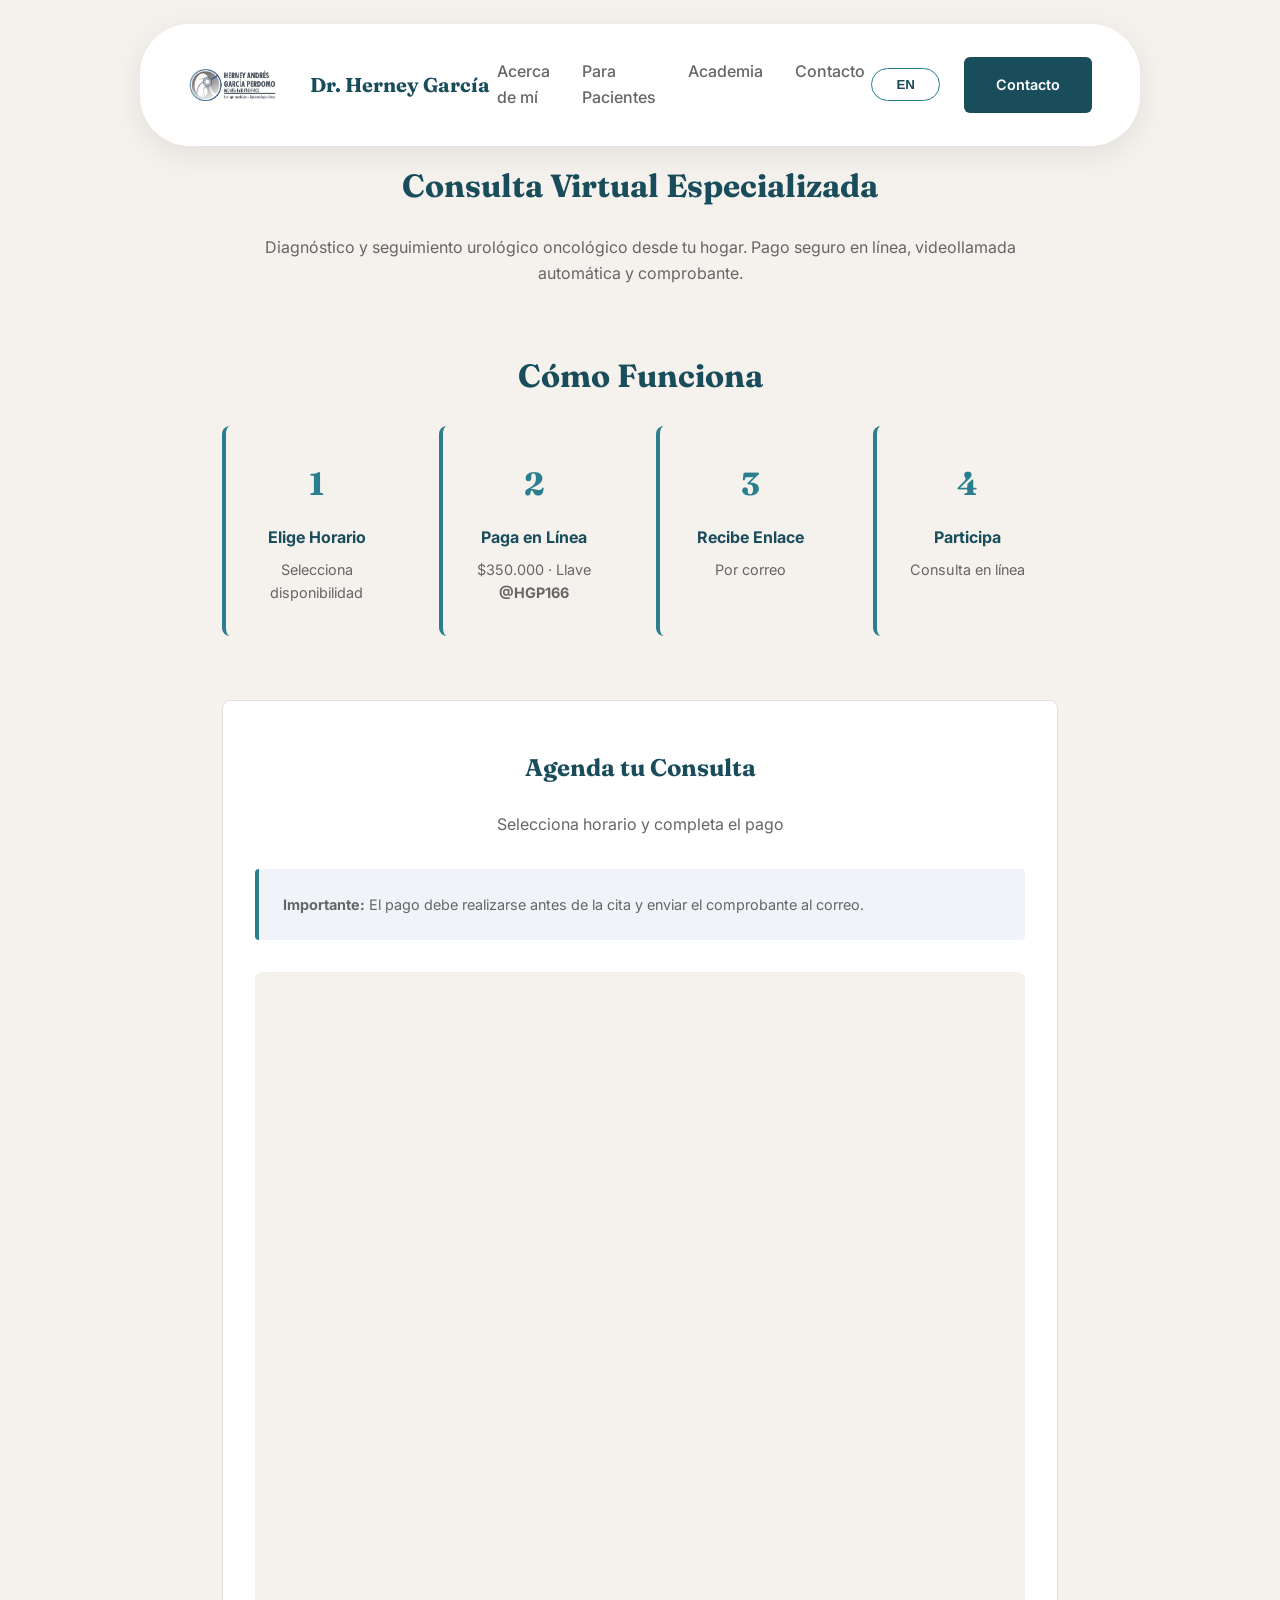
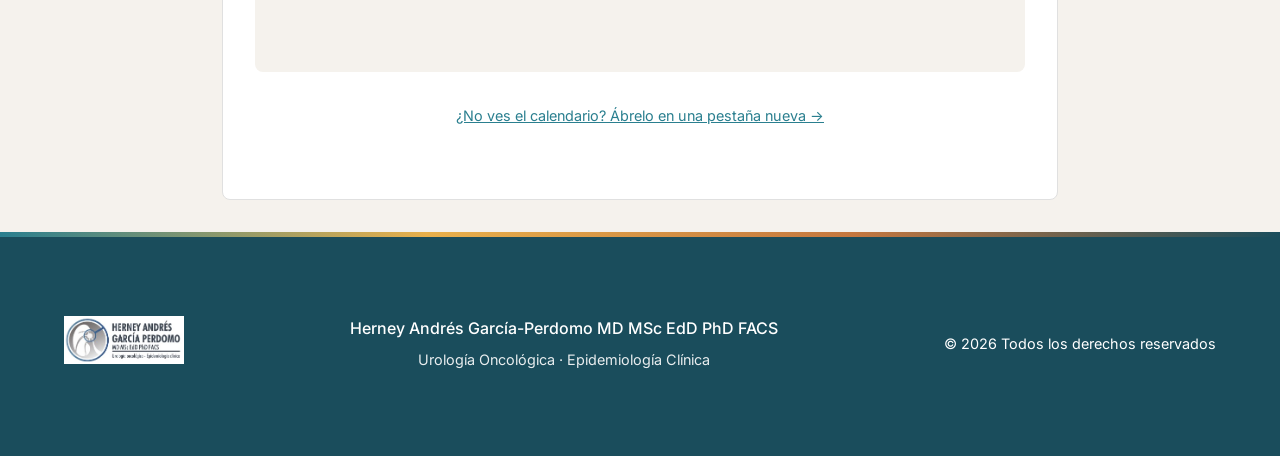
==== consulta-virtual.html @ b197c97f "Landing page bilingüe del Dr. Herney García-Perdomo Sitio estático (HTML/CSS/JS vanilla) con dos pág" ====
<!DOCTYPE html>
<html lang="es">

<head>
  <meta charset="UTF-8">
  <meta name="viewport" content="width=device-width, initial-scale=1.0">
  <title>Consulta Virtual | Dr. Herney García-Perdomo</title>

  <link rel="icon" href="favicon.ico" sizes="any">
  <link rel="icon" type="image/png" href="assets/favicon-512.png">
  <link rel="apple-touch-icon" href="assets/apple-touch-icon.png">

  <link rel="preconnect" href="https://fonts.googleapis.com">
  <link rel="preconnect" href="https://fonts.gstatic.com" crossorigin>
  <link href="https://fonts.googleapis.com/css2?family=Fraunces:opsz,wght@72,600;72,700&family=Inter:wght@400;500;600&display=swap" rel="stylesheet">

  <link rel="stylesheet" href="styles.css">
  <style>
    .virt-section {
      max-width: 900px;
      margin: 0 auto;
      padding: var(--spacing-lg) var(--spacing-lg);
    }

    /* El logo y el nombre viven dentro de un <a> propio: el gap de .navbar-logo
       no les aplica, hay que darselo aqui */
    .navbar-logo > a {
      gap: var(--spacing-lg);
    }

    /* El navbar es position:fixed — la primera sección debe dejarle espacio */
    .virt-section:first-of-type {
      padding-top: 160px;
    }

    .virt-title {
      font-family: Fraunces, serif;
      font-size: 2rem;
      color: var(--color-navy);
      text-align: center;
      margin-bottom: var(--spacing-md);
    }

    .virt-subtitle {
      color: var(--color-gray);
      text-align: center;
      margin-bottom: 0;
      line-height: 1.6;
    }

    .virt-steps {
      display: grid;
      grid-template-columns: repeat(auto-fit, minmax(180px, 1fr));
      gap: var(--spacing-lg);
    }

    .virt-step {
      background: var(--color-cream);
      padding: var(--spacing-lg);
      border-radius: 8px;
      border-left: 4px solid var(--color-teal);
      text-align: center;
    }

    .virt-step-num {
      font-family: Fraunces, serif;
      font-size: 2rem;
      font-weight: 700;
      color: var(--color-teal);
      margin-bottom: var(--spacing-sm);
    }

    .virt-step h3 {
      font-size: 1rem;
      color: var(--color-navy);
      margin-bottom: var(--spacing-xs);
    }

    .virt-step p {
      font-size: 0.9rem;
      color: var(--color-gray);
    }

    .virt-box {
      background: var(--color-white);
      border: 1px solid #e0e0e0;
      border-radius: 8px;
      padding: var(--spacing-xl) var(--spacing-lg);
    }

    .virt-box h2 {
      font-family: Fraunces, serif;
      font-size: 1.5rem;
      color: var(--color-navy);
      text-align: center;
      margin-bottom: var(--spacing-md);
    }

    .virt-box p {
      text-align: center;
      color: var(--color-gray);
      margin-bottom: var(--spacing-md);
    }

    .virt-note {
      background: #f0f4f8;
      border-left: 4px solid var(--color-teal);
      padding: var(--spacing-md);
      margin: var(--spacing-lg) 0;
      border-radius: 4px;
      font-size: 0.9rem;
      color: var(--color-gray);
    }

    @media (max-width: 768px) {
      .virt-section:first-of-type {
        padding-top: 175px;
      }

      .virt-title {
        font-size: 1.5rem;
      }

      .virt-step-num {
        font-size: 1.5rem;
      }

      .virt-box {
        padding: var(--spacing-lg);
      }
    }
  </style>
</head>

<body lang="es">

  <!-- Navbar -->
  <nav class="navbar" id="navbar">
    <div class="navbar-container">
      <div class="navbar-logo">
        <a href="index.html" style="display: flex; align-items: center; text-decoration: none; color: inherit;">
          <img src="assets/logo.jpg" alt="Dr. Herney García-Perdomo" class="logo-mark">
          <span class="logo-text">Dr. Herney García</span>
        </a>
      </div>

      <div class="navbar-menu">
        <a href="index.html#acerca" class="nav-link"><span class="es-only">Acerca de mí</span><span class="en-only" style="display:none;">About Me</span></a>
        <a href="index.html#pacientes" class="nav-link"><span class="es-only">Para Pacientes</span><span class="en-only" style="display:none;">For Patients</span></a>
        <a href="index.html#academia" class="nav-link"><span class="es-only">Academia</span><span class="en-only" style="display:none;">Academia</span></a>
        <a href="index.html#contact" class="nav-link"><span class="es-only">Contacto</span><span class="en-only" style="display:none;">Contact</span></a>
      </div>

      <div class="navbar-actions">
        <button class="lang-toggle" id="langToggle" aria-label="Cambiar idioma">
          <span class="lang-es">ES</span>
          <span class="lang-en">EN</span>
        </button>
        <a href="mailto:herney.garcia@correounivalle.edu.co?subject=Consulta%20Virtual" class="btn btn-cta"><span class="es-only">Contacto</span><span class="en-only" style="display:none;">Contact</span></a>
      </div>
    </div>
  </nav>

  <!-- Intro -->
  <section class="virt-section">
    <h1 class="virt-title">
      <span class="es-only">Consulta Virtual Especializada</span>
      <span class="en-only" style="display:none;">Specialized Virtual Consultation</span>
    </h1>
    <p class="virt-subtitle">
      <span class="es-only">Diagnóstico y seguimiento urológico oncológico desde tu hogar. Pago seguro en línea, videollamada automática y comprobante.</span>
      <span class="en-only" style="display:none;">Urologic oncology diagnosis and follow-up from home. Secure online payment, automatic video call, and certificate.</span>
    </p>
  </section>

  <!-- How It Works -->
  <section class="virt-section">
    <h2 class="virt-title">
      <span class="es-only">Cómo Funciona</span>
      <span class="en-only" style="display:none;">How It Works</span>
    </h2>
    <div class="virt-steps">
      <div class="virt-step">
        <div class="virt-step-num">1</div>
        <h3><span class="es-only">Elige Horario</span><span class="en-only" style="display:none;">Choose Time</span></h3>
        <p><span class="es-only">Selecciona disponibilidad</span><span class="en-only" style="display:none;">Select slot</span></p>
      </div>
      <div class="virt-step">
        <div class="virt-step-num">2</div>
        <h3><span class="es-only">Paga en Línea</span><span class="en-only" style="display:none;">Pay Online</span></h3>
        <p><span class="es-only">$350.000 &middot; Llave <strong>@HGP166</strong></span><span class="en-only" style="display:none;">$350,000 COP &middot; Key <strong>@HGP166</strong></span></p>
      </div>
      <div class="virt-step">
        <div class="virt-step-num">3</div>
        <h3><span class="es-only">Recibe Enlace</span><span class="en-only" style="display:none;">Get Link</span></h3>
        <p><span class="es-only">Por correo</span><span class="en-only" style="display:none;">By email</span></p>
      </div>
      <div class="virt-step">
        <div class="virt-step-num">4</div>
        <h3><span class="es-only">Participa</span><span class="en-only" style="display:none;">Join</span></h3>
        <p><span class="es-only">Consulta en línea</span><span class="en-only" style="display:none;">Virtual call</span></p>
      </div>
    </div>
  </section>

  <!-- Cal.com -->
  <section class="virt-section">
    <div class="virt-box">
      <h2>
        <span class="es-only">Agenda tu Consulta</span>
        <span class="en-only" style="display:none;">Book Your Consultation</span>
      </h2>
      <p>
        <span class="es-only">Selecciona horario y completa el pago</span>
        <span class="en-only" style="display:none;">Select time and complete payment</span>
      </p>

      <div class="virt-note">
        <strong><span class="es-only">Importante:</span><span class="en-only" style="display:none;">Important:</span></strong>
        <span class="es-only"> El pago debe realizarse antes de la cita y enviar el comprobante al correo.</span>
        <span class="en-only" style="display:none;"> Payment must be made before the appointment, and the receipt sent by email.</span>
      </div>

      <iframe id="cal-inline"
        src="https://cal.com/herneygarcia/consulta-virtual"
        title="Agendamiento — Cal.com"
        style="width:100%;height:700px;border:0;border-radius:8px;background:var(--color-cream);"></iframe>

      <p style="text-align:center;margin-top:var(--spacing-md);font-size:0.9rem;">
        <a href="https://cal.com/herneygarcia/consulta-virtual" target="_blank" rel="noopener" style="color:var(--color-teal);">
          <span class="es-only">¿No ves el calendario? Ábrelo en una pestaña nueva &rarr;</span>
          <span class="en-only" style="display:none;">Calendar not loading? Open it in a new tab &rarr;</span>
        </a>
      </p>
    </div>
  </section>

  <!-- Footer -->
  <footer class="footer">
    <div class="footer-stripe"></div>
    <div class="footer-content">
      <div class="footer-logo">
        <img src="assets/logo.jpg" alt="Dr. Herney García-Perdomo" class="footer-logo-img">
      </div>
      <div class="footer-center">
        <p class="footer-name">Herney Andrés García-Perdomo MD MSc EdD PhD FACS</p>
        <p class="footer-specialty"><span class="es-only">Urología Oncológica · Epidemiología Clínica</span><span class="en-only" style="display:none;">Urologic Oncology · Clinical Epidemiology</span></p>
      </div>
      <div class="footer-right">
        <p><span class="es-only">© 2026 Todos los derechos reservados</span><span class="en-only" style="display:none;">© 2026 All rights reserved</span></p>
      </div>
    </div>
  </footer>

  <script src="script.js"></script>
</body>

</html>
---- styles.css ----
/* ========================================
   V2 BOLD EDITORIAL REDESIGN
   ======================================== */

:root {
  /* Brand Color Palette */
  --color-navy: #1a4d5c;
  --color-teal: #2a7f8f;
  --color-cream: #f5f2ed;
  --color-orange: #c4773f;
  --color-mustard: #e8b04b;
  --color-terracotta: #e8846b;
  --color-white: #ffffff;
  --color-black: #000000;
  --color-gray: #666666;

  /* Spacing */
  --spacing-xs: 0.5rem;
  --spacing-sm: 1rem;
  --spacing-md: 1.5rem;
  --spacing-lg: 2rem;
  --spacing-xl: 3rem;
  --spacing-2xl: 4rem;
  --spacing-3xl: 5rem;
  --spacing-4xl: 6rem;

  /* Typography */
  --font-display: 'Fraunces', serif;
  --font-body: 'Inter', sans-serif;
  --font-size-base: 1rem;
  --font-size-lg: 1.25rem;
  --font-size-xl: 1.5rem;
  --font-size-2xl: 2rem;
  --font-size-3xl: 2.5rem;
  --font-size-4xl: 3.5rem;

  /* Z-index */
  --z-navbar: 1000;
  --z-floating: 999;
}

* {
  margin: 0;
  padding: 0;
  box-sizing: border-box;
}

html, body {
  font-family: var(--font-body);
  color: var(--color-black);
  background-color: var(--color-cream);
  line-height: 1.6;
  overflow-x: hidden;
}

@media (prefers-color-scheme: dark) {
  :root:not([data-theme="light"]) {
    --color-cream: #1a1a1a;
    --color-white: #2a2a2a;
    --color-black: #f0f0f0;
    --color-gray: #cccccc;
  }
}

[data-theme="dark"] {
  --color-cream: #1a1a1a;
  --color-white: #2a2a2a;
  --color-black: #f0f0f0;
  --color-gray: #cccccc;
}

/* ========================================
   NAVIGATION - FLOATING PILL
   ======================================== */

.navbar {
  position: fixed;
  top: var(--spacing-md);
  left: 50%;
  transform: translateX(-50%);
  background: var(--color-white);
  border-radius: 50px;
  padding: var(--spacing-sm) var(--spacing-xl);
  box-shadow: 0 8px 32px rgba(0, 0, 0, 0.08);
  z-index: var(--z-navbar);
  width: calc(100% - var(--spacing-2xl));
  max-width: 1000px;
  transition: all 0.3s ease;
}

.navbar.shrink {
  padding: var(--spacing-xs) var(--spacing-lg);
  top: var(--spacing-sm);
}

.navbar-container {
  display: flex;
  align-items: center;
  justify-content: space-between;
  /* 4rem de gap desbordaba el pill: el CTA se salia por el borde derecho */
  gap: var(--spacing-lg);
}

.navbar-logo {
  display: flex;
  align-items: center;
  gap: var(--spacing-sm);
  font-family: var(--font-display);
  font-size: var(--font-size-lg);
  font-weight: 700;
  text-decoration: none;
  color: var(--color-navy);
}

.logo-mark {
  width: 90px;
  height: 90px;
  object-fit: contain;
}

.navbar-menu {
  display: flex;
  gap: var(--spacing-lg);
  flex-grow: 1;
  flex-shrink: 1;
  min-width: 0;
  justify-content: center;
}

.nav-link {
  font-size: var(--font-size-sm);
  font-weight: 500;
  color: var(--color-gray);
  text-decoration: none;
  transition: color 0.2s ease;
  cursor: pointer;
}

.nav-link:hover {
  color: var(--color-navy);
  border-bottom: 2px solid var(--color-teal);
}

.navbar-actions {
  display: flex;
  align-items: center;
  gap: var(--spacing-md);
  flex-shrink: 0;
}

.navbar-logo {
  flex-shrink: 0;
}

/* Franja intermedia: el menu sigue visible pero el espacio ya no alcanza */
@media (max-width: 1100px) {
  .navbar-container {
    gap: var(--spacing-md);
  }

  .navbar-menu {
    gap: var(--spacing-md);
  }

  .navbar {
    padding: var(--spacing-sm) var(--spacing-lg);
  }
}

.lang-toggle {
  background: transparent;
  border: 1px solid var(--color-teal);
  border-radius: 20px;
  padding: var(--spacing-xs) var(--spacing-md);
  color: var(--color-navy);
  font-weight: 600;
  cursor: pointer;
  transition: all 0.2s ease;
}

.lang-toggle:hover {
  background: var(--color-teal);
  color: var(--color-white);
}

.btn {
  padding: var(--spacing-sm) var(--spacing-lg);
  border: none;
  border-radius: 6px;
  font-family: var(--font-body);
  font-weight: 600;
  cursor: pointer;
  text-decoration: none;
  display: inline-block;
  transition: all 0.2s ease;
}

.btn-cta {
  background: var(--color-navy);
  color: var(--color-white);
  padding: var(--spacing-sm) var(--spacing-lg);
  border-radius: 6px;
  font-size: 0.9rem;
}

.btn-cta:hover {
  background: var(--color-teal);
  transform: translateY(-2px);
}

@media (max-width: 768px) {
  .navbar {
    width: 95%;
    padding: var(--spacing-sm) var(--spacing-lg);
  }

  .navbar-container {
    gap: var(--spacing-lg);
  }

  .navbar-menu {
    display: none;
  }
}

/* ========================================
   HERO SECTION
   ======================================== */

.hero {
  padding: var(--spacing-4xl) var(--spacing-2xl) var(--spacing-3xl);
  margin-top: 100px;
  background: linear-gradient(135deg, var(--color-cream) 0%, var(--color-white) 100%);
  position: relative;
}

.hero-container {
  max-width: 1200px;
  margin: 0 auto;
  display: grid;
  grid-template-columns: 1fr 1fr;
  gap: var(--spacing-3xl);
  align-items: center;
}

.hero-blob {
  position: relative;
  width: 100%;
  max-width: 500px;
  aspect-ratio: 1;
  overflow: hidden;
  border-radius: 8px;
  background: var(--color-navy);
  box-shadow: 0 20px 60px rgba(26, 77, 92, 0.15);
}

.hero-portrait {
  width: 100%;
  height: 100%;
  object-fit: contain;
  background: var(--color-white);
}

.hero-badges {
  display: flex;
  flex-wrap: wrap;
  gap: var(--spacing-sm);
  margin-bottom: var(--spacing-lg);
}

.badge {
  display: inline-block;
  background: var(--color-teal);
  color: var(--color-white);
  padding: var(--spacing-xs) var(--spacing-md);
  border-radius: 20px;
  font-size: 0.85rem;
  font-weight: 600;
  transform: rotate(-2deg);
}

.badge:nth-child(2n) {
  background: var(--color-mustard);
  color: var(--color-black);
  transform: rotate(2deg);
}

.hero-title {
  font-family: var(--font-display);
  font-size: var(--font-size-4xl);
  font-weight: 700;
  line-height: 1.1;
  margin-bottom: var(--spacing-md);
  color: var(--color-navy);
}

.title-line {
  display: block;
  letter-spacing: -0.02em;
}

.hero-credentials {
  display: block;
  font-size: var(--font-size-xl);
  font-weight: 400;
  color: var(--color-gray);
  margin-top: var(--spacing-md);
}

.hero-tagline {
  font-size: var(--font-size-lg);
  color: var(--color-gray);
  margin-bottom: var(--spacing-lg);
  line-height: 1.5;
}

.hero-buttons {
  display: flex;
  gap: var(--spacing-md);
}

.btn-primary {
  background: var(--color-navy);
  color: var(--color-white);
}

.btn-primary:hover {
  background: var(--color-teal);
  transform: translateY(-3px);
  box-shadow: 0 10px 25px rgba(42, 127, 143, 0.2);
}

.btn-secondary {
  background: transparent;
  color: var(--color-navy);
  border: 2px solid var(--color-navy);
}

.btn-secondary:hover {
  background: var(--color-navy);
  color: var(--color-white);
}

/* Floating Contact Button */
.floating-whatsapp {
  position: fixed;
  bottom: 30px;
  right: 30px;
  background: var(--color-teal);
  color: white;
  width: 60px;
  height: 60px;
  border-radius: 50%;
  display: flex;
  align-items: center;
  justify-content: center;
  text-decoration: none;
  box-shadow: 0 8px 20px rgba(42, 127, 143, 0.3);
  transition: all 0.3s ease;
  z-index: var(--z-floating);
}

.floating-whatsapp:hover {
  transform: scale(1.1) translateY(-5px);
  box-shadow: 0 12px 30px rgba(42, 127, 143, 0.4);
  background: var(--color-navy);
}

@media (max-width: 768px) {
  .hero {
    padding: var(--spacing-2xl) var(--spacing-lg) var(--spacing-2xl);
    margin-top: 80px;
  }

  .hero-container {
    grid-template-columns: 1fr;
    gap: var(--spacing-2xl);
  }

  .hero-title {
    font-size: var(--font-size-3xl);
  }

  .hero-buttons {
    flex-wrap: wrap;
  }

  .floating-whatsapp {
    bottom: 20px;
    right: 20px;
  }
}

/* ========================================
   AFFILIATIONS MARQUEE
   ======================================== */

.affiliations-marquee {
  background: var(--color-navy);
  color: var(--color-white);
  overflow: hidden;
  padding: var(--spacing-lg) 0;
}

.marquee-container {
  width: 100%;
  overflow: hidden;
}

.marquee-content {
  display: flex;
  gap: var(--spacing-3xl);
  white-space: nowrap;
  animation: marquee 30s linear infinite;
  padding-left: var(--spacing-2xl);
}

.marquee-content span {
  font-size: var(--font-size-sm);
  font-weight: 500;
  flex-shrink: 0;
}

@keyframes marquee {
  0% {
    transform: translateX(0);
  }
  100% {
    transform: translateX(-50%);
  }
}

@media (max-width: 768px) {
  .marquee-content {
    gap: var(--spacing-2xl);
    animation: marquee 20s linear infinite;
  }

  .marquee-content span {
    font-size: 0.85rem;
  }
}

/* ========================================
   SECTION STYLING
   ======================================== */

.section {
  padding: var(--spacing-4xl) var(--spacing-2xl);
}

.section-header {
  text-align: center;
  margin-bottom: var(--spacing-3xl);
}

.section-title {
  font-family: var(--font-display);
  font-size: var(--font-size-4xl);
  font-weight: 700;
  color: var(--color-navy);
  margin-bottom: var(--spacing-md);
}

.section-subtitle {
  font-size: var(--font-size-lg);
  color: var(--color-gray);
}

.section-content {
  max-width: 1200px;
  margin: 0 auto;
}

/* ========================================
   ABOUT SECTION
   ======================================== */

.about {
  background: var(--color-white);
}

.about-container {
  display: grid;
  grid-template-columns: 1fr 1fr;
  gap: var(--spacing-3xl);
  align-items: start;
  max-width: 1200px;
  margin: 0 auto;
}

.about-visual {
  position: relative;
}

.about-frame {
  position: relative;
  width: 100%;
  aspect-ratio: 3/4;
  background: var(--color-mustard);
  transform: translate(20px, 20px);
  border-radius: 8px;
  overflow: hidden;
}

.about-image {
  width: 100%;
  height: 100%;
  object-fit: cover;
  position: relative;
  z-index: 2;
}

.about-content {
  padding: var(--spacing-lg);
}

.about-mark {
  font-family: var(--font-display);
  font-size: 4rem;
  color: var(--color-teal);
  opacity: 0.2;
  line-height: 1;
  margin-bottom: var(--spacing-md);
}

.about-bio {
  font-size: var(--font-size-lg);
  color: var(--color-black);
  margin-bottom: var(--spacing-lg);
  line-height: 1.7;
}

.about-bio-extended {
  font-size: var(--font-size-base);
  color: var(--color-gray);
  margin-bottom: var(--spacing-lg);
  line-height: 1.7;
}

.trajectory-dots {
  display: flex;
  flex-wrap: wrap;
  gap: var(--spacing-lg);
  margin-top: var(--spacing-2xl);
}

.trajectory-dot {
  position: relative;
  padding-left: var(--spacing-xl);
  font-size: var(--font-size-sm);
}

.trajectory-dot::before {
  content: '';
  position: absolute;
  left: 0;
  top: 4px;
  width: 12px;
  height: 12px;
  border-radius: 50%;
  background: var(--color-teal);
}

.trajectory-dot:nth-child(2n)::before {
  background: var(--color-mustard);
}

.dot-label {
  color: var(--color-navy);
  font-weight: 600;
}

@media (max-width: 768px) {
  .about-container {
    grid-template-columns: 1fr;
  }

  .about-frame {
    aspect-ratio: 1;
  }

  .section {
    padding: var(--spacing-2xl) var(--spacing-lg);
  }

  .section-title {
    font-size: var(--font-size-3xl);
  }
}

/* ========================================
   PATIENTS SECTION - CONDITION CARDS
   ======================================== */

.patients {
  background: var(--color-cream);
}

.surgery-showcase {
  margin-bottom: var(--spacing-3xl);
  border-radius: 12px;
  overflow: hidden;
  box-shadow: 0 12px 40px rgba(0, 0, 0, 0.08);
}

.surgery-image {
  width: 100%;
  height: auto;
  display: block;
}

.conditions-grid {
  display: grid;
  grid-template-columns: repeat(auto-fit, minmax(250px, 1fr));
  gap: var(--spacing-lg);
  margin-bottom: var(--spacing-3xl);
}

.condition-card {
  padding: var(--spacing-2xl);
  border-radius: 8px;
  color: var(--color-black);
  position: relative;
  overflow: hidden;
  clip-path: polygon(0 25px, 100% 0, 100% 100%, 0 100%);
  transition: all 0.3s ease;
  opacity: 0;
  transform: translateY(20px);
}

.condition-1 {
  background: var(--color-teal);
  color: var(--color-white);
}

.condition-2 {
  background: var(--color-mustard);
}

.condition-3 {
  background: var(--color-orange);
  color: var(--color-white);
}

.condition-4 {
  background: var(--color-terracotta);
  color: var(--color-white);
}

.condition-5 {
  background: var(--color-navy);
  color: var(--color-white);
}

.condition-card h3 {
  font-family: var(--font-display);
  font-size: var(--font-size-xl);
  font-weight: 700;
  margin-bottom: var(--spacing-sm);
}

.condition-card p {
  font-size: var(--font-size-sm);
  opacity: 0.95;
}

.condition-card:hover {
  transform: translateY(-8px);
  box-shadow: 0 15px 40px rgba(0, 0, 0, 0.15);
}

/* ========================================
   SERVICES PANEL
   ======================================== */

.services-panel {
  display: grid;
  grid-template-columns: 1fr 1fr;
  gap: var(--spacing-2xl);
  margin-bottom: var(--spacing-3xl);
  padding: var(--spacing-2xl);
  background: var(--color-white);
  border-radius: 8px;
}

.services-column h3,
.services-column h3 {
  font-family: var(--font-display);
  font-size: var(--font-size-xl);
  color: var(--color-navy);
  margin-bottom: var(--spacing-md);
}

.services-list, .procedures-list {
  list-style: none;
}

.services-list li, .procedures-list li {
  padding: var(--spacing-sm) 0;
  color: var(--color-gray);
  border-bottom: 1px solid var(--color-cream);
}

.services-list li:last-child, .procedures-list li:last-child {
  border-bottom: none;
}

/* ========================================
   CLINICS GRID
   ======================================== */

.clinics-section h3 {
  font-family: var(--font-display);
  font-size: var(--font-size-2xl);
  color: var(--color-navy);
  margin-bottom: var(--spacing-2xl);
}

.clinics-grid {
  display: grid;
  grid-template-columns: repeat(auto-fit, minmax(220px, 1fr));
  gap: var(--spacing-lg);
  margin-bottom: var(--spacing-3xl);
}

.clinic-card {
  padding: var(--spacing-xl);
  background: var(--color-white);
  border-left: 4px solid var(--color-teal);
  border-radius: 4px;
  transition: all 0.3s ease;
}

.clinic-card:hover {
  box-shadow: 0 8px 20px rgba(42, 127, 143, 0.15);
  transform: translateY(-4px);
}

.clinic-card h4 {
  font-family: var(--font-display);
  font-size: var(--font-size-base);
  color: var(--color-navy);
  margin-bottom: var(--spacing-sm);
  font-weight: 700;
}

.clinic-card p {
  color: var(--color-gray);
  font-size: 0.9rem;
}

/* ========================================
   PATIENT CTA
   ======================================== */

.patient-cta {
  display: grid;
  grid-template-columns: auto 1fr;
  align-items: center;
  gap: var(--spacing-2xl);
  text-align: left;
  padding: var(--spacing-2xl);
  background: linear-gradient(135deg, var(--color-navy) 0%, var(--color-teal) 100%);
  color: var(--color-white);
  border-radius: 8px;
  margin-bottom: var(--spacing-3xl);
}

.patient-cta .cta-circle-link {
  margin-bottom: 0;
}

.patient-cta-phrase {
  margin: 0;
  font-family: var(--font-display);
  font-style: italic;
  font-weight: 700;
  font-size: var(--font-size-3xl);
  line-height: 1.15;
  letter-spacing: -0.01em;
  color: var(--color-white);
  text-wrap: balance;
}

@media (max-width: 768px) {
  .patient-cta {
    grid-template-columns: 1fr;
    justify-items: center;
    text-align: center;
    gap: var(--spacing-lg);
  }

  .patient-cta-phrase {
    font-size: var(--font-size-2xl);
  }
}

.btn-large {
  padding: var(--spacing-md) var(--spacing-3xl);
  font-size: var(--font-size-lg);
  border-radius: 6px;
  margin-bottom: var(--spacing-md);
}

.btn-large.btn-primary {
  background: var(--color-white);
  color: var(--color-navy);
}

.btn-large.btn-primary:hover {
  background: var(--color-mustard);
  color: var(--color-black);
}

.contact-note {
  font-size: var(--font-size-sm);
  margin: 0;
}

.contact-note a {
  color: var(--color-white);
  text-decoration: underline;
}

/* ========================================
   ACADEMIA SECTION - RESEARCH METRICS
   ======================================== */

.academia {
  background: var(--color-white);
}

.research-metrics {
  display: grid;
  grid-template-columns: repeat(auto-fit, minmax(250px, 1fr));
  gap: 0;
  margin-bottom: var(--spacing-3xl);
}

.metric-band {
  padding: var(--spacing-2xl);
  color: var(--color-white);
  display: flex;
  flex-direction: column;
  align-items: center;
  justify-content: center;
  min-height: 200px;
  position: relative;
  overflow: hidden;
}

.metric-1 {
  background: var(--color-navy);
}

.metric-2 {
  background: var(--color-teal);
}

.metric-3 {
  background: var(--color-mustard);
  color: var(--color-black);
}

.metric-4 {
  background: var(--color-orange);
}

.metric-value {
  font-family: var(--font-display);
  font-size: 3.5rem;
  font-weight: 700;
  line-height: 1;
  margin-bottom: var(--spacing-md);
}

.metric-label {
  font-size: var(--font-size-sm);
  font-weight: 600;
  text-align: center;
  opacity: 0.95;
}

/* ========================================
   EDUCATION TIMELINE - IMAGE
   ======================================== */

.education-section h3 {
  font-family: var(--font-display);
  font-size: var(--font-size-2xl);
  color: var(--color-navy);
  margin-bottom: var(--spacing-2xl);
}

.education-timeline-image {
  max-width: 720px;
  margin: 0 auto;
}

.education-timeline-image img {
  width: 100%;
  height: auto;
  display: block;
  border-radius: 8px;
}

/* ========================================
   BOOKS SECTION - FANNED CARDS
   ======================================== */

.books-section h3 {
  font-family: var(--font-display);
  font-size: var(--font-size-2xl);
  color: var(--color-navy);
  margin-bottom: var(--spacing-2xl);
}

.books-grid {
  display: grid;
  grid-template-columns: repeat(auto-fit, minmax(200px, 1fr));
  gap: var(--spacing-2xl);
  margin-bottom: var(--spacing-3xl);
}

.book-card {
  position: relative;
  text-decoration: none;
  color: inherit;
  transform-origin: center;
  transition: all 0.3s ease;
  opacity: 0;
  transform: translateY(20px) rotate(-2deg);
}

.book-1 { transform: translateY(20px) rotate(-3deg); }
.book-2 { transform: translateY(20px) rotate(-1deg); }
.book-3 { transform: translateY(20px) rotate(0deg); }
.book-4 { transform: translateY(20px) rotate(1deg); }
.book-5 { transform: translateY(20px) rotate(3deg); }

.book-card:hover {
  transform: translateY(-10px) rotate(0deg) scale(1.05);
}

.book-cover {
  position: relative;
  border-radius: 8px;
  overflow: hidden;
  margin-bottom: var(--spacing-md);
  box-shadow: 0 10px 25px rgba(0, 0, 0, 0.1);
}

.book-cover img {
  width: 100%;
  height: auto;
  display: block;
}

.book-tag {
  position: absolute;
  top: 15px;
  right: -8px;
  width: 50px;
  height: 50px;
  background: var(--color-mustard);
  transform: rotate(12deg);
  box-shadow: 0 4px 12px rgba(0, 0, 0, 0.15);
  border-radius: 2px;
  z-index: 2;
}

.book-card:nth-child(2) .book-tag {
  background: var(--color-terracotta);
}

.book-card:nth-child(3) .book-tag {
  background: var(--color-teal);
}

.book-card:nth-child(4) .book-tag {
  background: var(--color-orange);
}

.book-card:nth-child(5) .book-tag {
  background: var(--color-navy);
}

.book-info h4 {
  font-family: var(--font-display);
  font-size: var(--font-size-base);
  color: var(--color-navy);
  margin-bottom: var(--spacing-xs);
  font-weight: 700;
}

.book-author {
  font-size: 0.85rem;
  color: var(--color-gray);
  font-style: italic;
}

/* ========================================
   PUBLICATIONS - NUMBERED STYLE
   ======================================== */

.publications-section h3 {
  font-family: var(--font-display);
  font-size: var(--font-size-2xl);
  color: var(--color-navy);
  margin-bottom: var(--spacing-2xl);
}

.publications-list {
  space-y: var(--spacing-2xl);
}

.publication-item {
  display: flex;
  gap: var(--spacing-2xl);
  padding: var(--spacing-lg) var(--spacing-2xl);
  background: var(--color-white);
  border-left: 4px solid var(--color-teal);
  border-radius: 4px;
  margin-bottom: var(--spacing-lg);
  opacity: 0;
  transform: translateY(20px);
  transition: all 0.3s ease;
}

.publication-item:hover {
  box-shadow: 0 8px 20px rgba(42, 127, 143, 0.12);
  transform: translateY(-4px);
}

.pub-number {
  font-family: var(--font-display);
  font-size: 2.5rem;
  font-weight: 700;
  color: var(--color-teal);
  opacity: 0.15;
  flex-shrink: 0;
  display: flex;
  align-items: flex-start;
  padding-top: var(--spacing-sm);
}

.pub-content {
  flex-grow: 1;
}

.publication-title {
  font-weight: 700;
  color: var(--color-navy);
  margin-bottom: var(--spacing-sm);
}

.publication-details {
  color: var(--color-gray);
  font-size: 0.95rem;
  line-height: 1.6;
}

/* ========================================
   ROLES & AFFILIATIONS
   ======================================== */

.roles-section h3 {
  font-family: var(--font-display);
  font-size: var(--font-size-2xl);
  color: var(--color-navy);
  margin-bottom: var(--spacing-2xl);
}

.roles-grid {
  display: grid;
  grid-template-columns: repeat(auto-fit, minmax(280px, 1fr));
  gap: var(--spacing-2xl);
  margin-bottom: 0;
}

.role-card {
  background: var(--color-white);
  padding: var(--spacing-xl);
  border-radius: 8px;
  position: relative;
  opacity: 0;
  transform: translateY(20px);
  transition: all 0.3s ease;
}

.role-card:hover {
  box-shadow: 0 12px 30px rgba(0, 0, 0, 0.08);
  transform: translateY(-8px);
}

.role-tab {
  position: absolute;
  top: 0;
  left: 0;
  width: 100%;
  height: 6px;
  border-radius: 8px 8px 0 0;
}

.role-academic .role-tab {
  background: var(--color-teal);
}

.role-professional .role-tab {
  background: var(--color-mustard);
}

.role-editorial .role-tab {
  background: var(--color-orange);
}

.role-card h4 {
  font-family: var(--font-display);
  font-size: var(--font-size-lg);
  color: var(--color-navy);
  margin-bottom: var(--spacing-md);
  margin-top: var(--spacing-md);
  font-weight: 700;
}

.role-card ul {
  list-style: none;
}

.role-card li {
  padding: var(--spacing-sm) 0;
  color: var(--color-gray);
  font-size: 0.95rem;
  border-bottom: 1px solid var(--color-cream);
}

.role-card li:last-child {
  border-bottom: none;
}

/* ========================================
   CONTACT SECTION
   ======================================== */

.contact {
  background: var(--color-white);
}

.contact-header {
  text-align: center;
  margin-bottom: var(--spacing-3xl);
}

.contact-container {
  display: grid;
  grid-template-columns: 1fr 1fr;
  gap: var(--spacing-3xl);
  align-items: center;
  padding: var(--spacing-2xl);
  background: linear-gradient(135deg, var(--color-navy) 0%, var(--color-teal) 100%);
  color: var(--color-white);
  border-radius: 12px;
}

/* El salto entre Academia y Contacto eran 272px: 80 del margen de .roles-grid
   mas 96+96 de padding de las dos secciones. Se recorta solo en esa union. */
.section.academia {
  padding-bottom: var(--spacing-2xl);
}

.section.contact {
  padding-top: var(--spacing-2xl);
}

.contact-details {
  /* Desplazamiento solicitado: 1.5 cm hacia la derecha */
  padding-left: 1.5cm;
}

@media (max-width: 768px) {
  .contact-details {
    padding-left: 0;
  }
}

.contact-details h3 {
  font-family: var(--font-display);
  font-size: var(--font-size-xl);
  margin-bottom: var(--spacing-lg);
}

.contact-item {
  margin-bottom: var(--spacing-md);
  display: flex;
  flex-direction: column;
  gap: var(--spacing-xs);
}

.contact-item span {
  font-weight: 600;
  opacity: 0.9;
}

.contact-item a {
  color: var(--color-white);
  text-decoration: underline;
  word-break: break-word;
}

.contact-cta {
  text-align: center;
}

.contact-cta-row {
  display: grid;
  grid-template-columns: auto 1fr;
  align-items: center;
  gap: var(--spacing-lg);
  text-align: left;
}

.contact-cta-row .cta-circle-link {
  margin-bottom: 0;
}

.contact-cta-row .cta-circle {
  width: 180px;
}

.contact-cta-phrase {
  margin: 0;
  font-family: var(--font-display);
  font-style: italic;
  font-weight: 700;
  font-size: var(--font-size-xl);
  line-height: 1.2;
  color: var(--color-white);
  text-wrap: balance;
}

@media (max-width: 768px) {
  .contact-cta-row {
    grid-template-columns: 1fr;
    justify-items: center;
    text-align: center;
    gap: var(--spacing-md);
  }

  .contact-cta-row .cta-circle {
    width: 160px;
  }
}

/* Circular CTA -> consulta virtual */
.cta-circle-link {
  display: inline-block;
  margin-bottom: var(--spacing-xl);
  border-radius: 50%;
  transition: transform 0.3s ease, box-shadow 0.3s ease;
}

.cta-circle-link:hover {
  transform: translateY(-6px) scale(1.03);
  box-shadow: 0 16px 40px rgba(0, 0, 0, 0.25);
}

.cta-circle {
  display: block;
  width: 260px;
  max-width: 100%;
  height: auto;
  border-radius: 50%;
  /* El panel de contacto es navy->teal y la imagen tambien: el anillo la separa del fondo */
  box-shadow: 0 0 0 3px rgba(245, 242, 237, 0.4), 0 10px 30px rgba(0, 0, 0, 0.22);
}

@media (max-width: 768px) {
  .cta-circle {
    width: 200px;
  }
}

/* Version compacta para el navbar */
.cta-circle-nav {
  margin-bottom: 0;
  flex-shrink: 0;
}

.cta-circle-nav .cta-circle {
  width: 60px;
  box-shadow: 0 0 0 2px rgba(26, 77, 92, 0.25), 0 4px 12px rgba(0, 0, 0, 0.15);
}

.cta-circle-nav:hover {
  transform: translateY(-3px) scale(1.05);
  box-shadow: none;
}

@media (max-width: 768px) {
  .cta-circle-nav .cta-circle {
    width: 52px;
  }
}

.contact-note {
  margin-top: var(--spacing-md);
  font-size: var(--font-size-sm);
  opacity: 0.9;
}

@media (max-width: 768px) {
  .contact-container {
    grid-template-columns: 1fr;
  }
}

/* ========================================
   FOOTER
   ======================================== */

.footer {
  background: var(--color-navy);
  color: var(--color-white);
  padding: var(--spacing-xl) var(--spacing-2xl);
  position: relative;
}

.footer-stripe {
  position: absolute;
  top: 0;
  left: 0;
  right: 0;
  height: 5px;
  background: linear-gradient(90deg, var(--color-teal), var(--color-mustard), var(--color-orange), var(--color-navy));
}

.footer-content {
  max-width: 1400px;
  margin: 0 auto;
  display: flex;
  align-items: center;
  justify-content: space-between;
  gap: var(--spacing-2xl);
}

.footer-logo {
  flex-shrink: 0;
}

.footer-logo-img {
  width: 120px;
  height: 120px;
  object-fit: contain;
}

.footer-center {
  flex-grow: 1;
  text-align: center;
}

.footer-name {
  margin: 0;
  font-size: 1rem;
  font-weight: 500;
  line-height: 1.4;
}

.footer-specialty {
  margin: var(--spacing-xs) 0 0 0;
  font-size: 0.9rem;
  opacity: 0.9;
}

.footer-right {
  flex-shrink: 0;
  text-align: right;
}

.footer-right p {
  margin: 0;
  font-size: 0.9rem;
  line-height: 1.4;
}

.footer-credit {
  opacity: 0.8;
  font-size: 0.85rem;
  margin-top: var(--spacing-xs) !important;
}

@media (max-width: 768px) {
  .footer-content {
    flex-direction: column;
    text-align: center;
  }

  .footer-right {
    text-align: center;
  }

  .footer-logo-img {
    width: 100px;
    height: 100px;
  }
}

/* ========================================
   ACCESSIBILITY & ANIMATIONS
   ======================================== */

@media (prefers-reduced-motion: reduce) {
  * {
    animation-duration: 0.01ms !important;
    animation-iteration-count: 1 !important;
    transition-duration: 0.01ms !important;
  }
}

@media (max-width: 480px) {
  :root {
    --font-size-4xl: 2.5rem;
    --font-size-3xl: 2rem;
    --spacing-3xl: 2.5rem;
    --spacing-2xl: 1.5rem;
  }

  .navbar {
    width: 90%;
    padding: var(--spacing-sm) var(--spacing-md);
  }

  /* En pantallas estrechas el texto del logo empujaba el CTA fuera del navbar */
  .logo-text {
    display: none;
  }

  .navbar-actions .btn-cta {
    padding: var(--spacing-xs) var(--spacing-md);
    font-size: 0.85rem;
  }

  .hero {
    margin-top: 60px;
  }

  .hero-container {
    grid-template-columns: 1fr;
  }

  .section {
    padding: var(--spacing-lg) var(--spacing-md);
  }

  .services-panel {
    grid-template-columns: 1fr;
  }
}
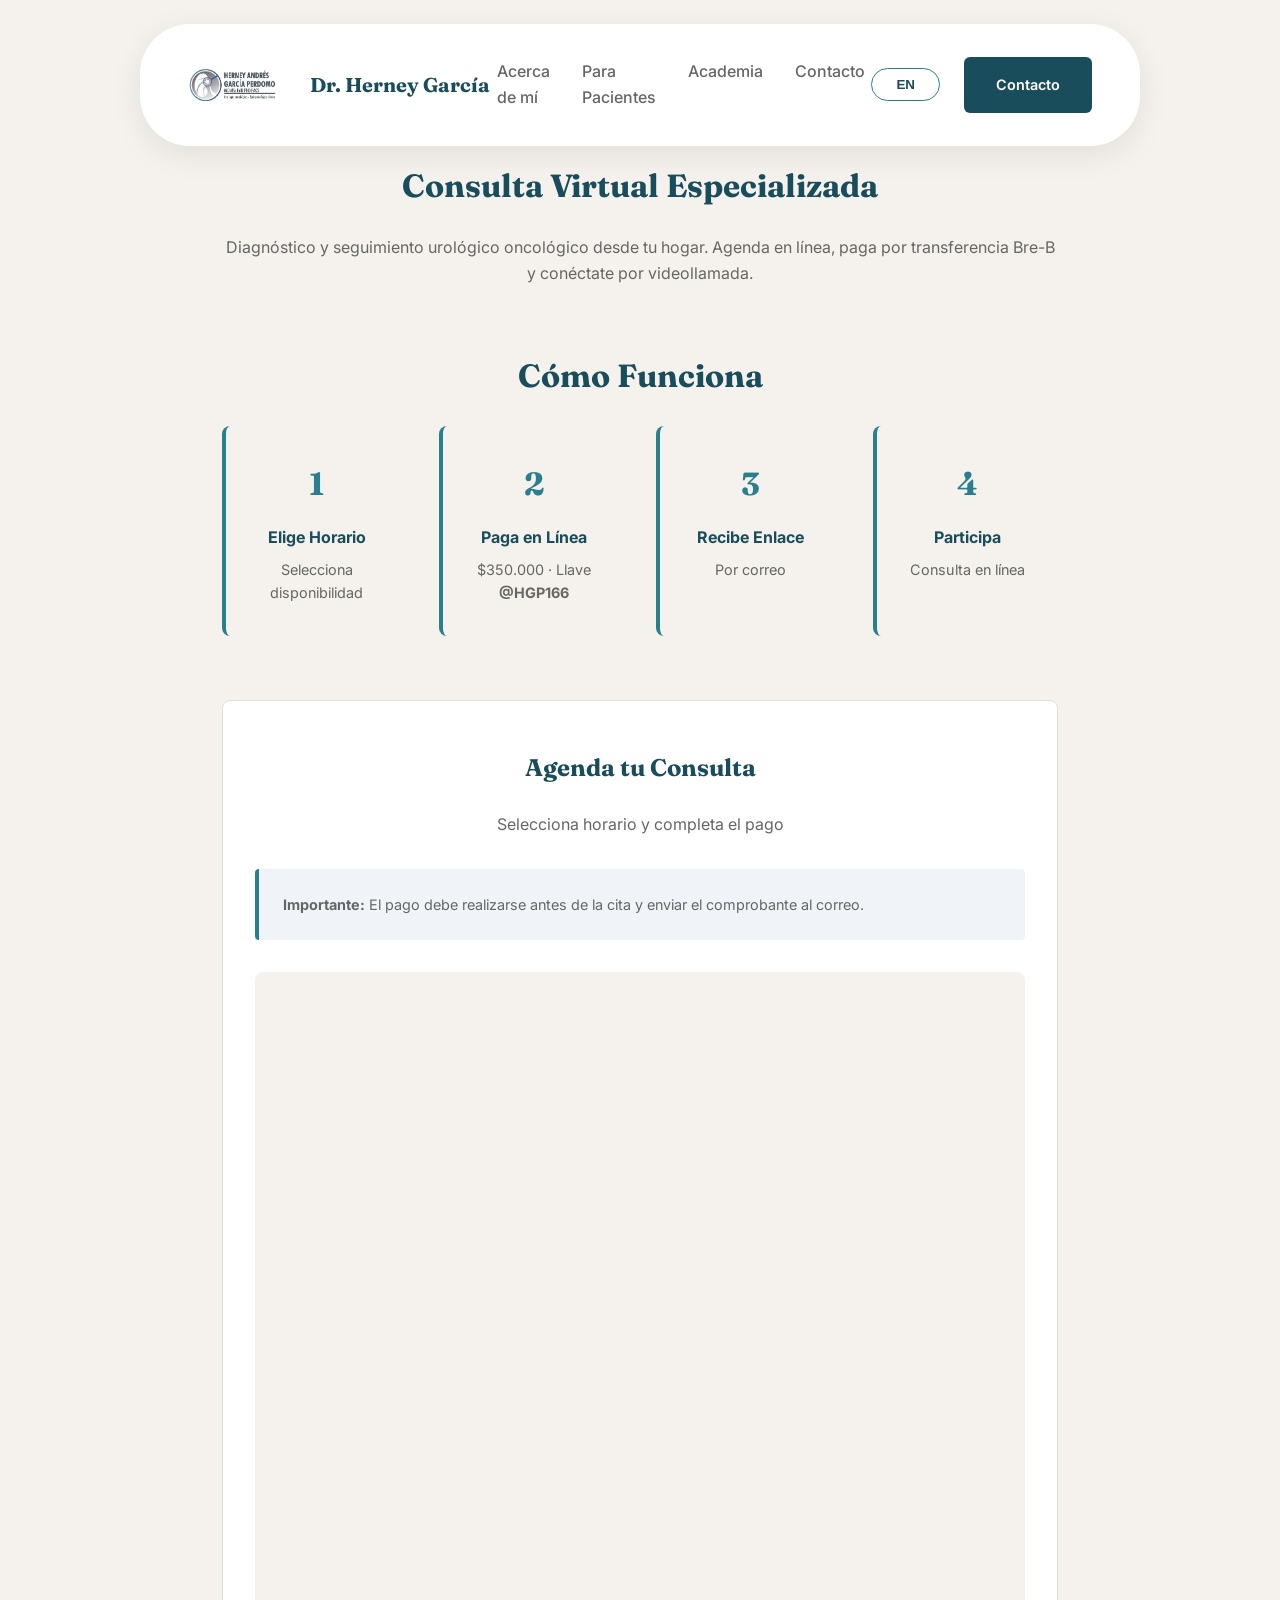
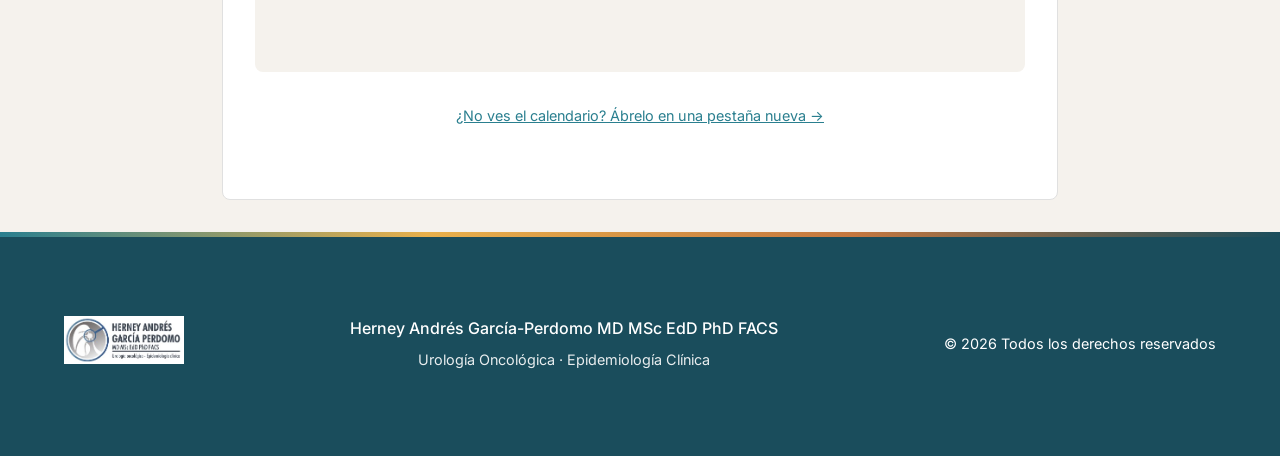
==== commit d5755f58: "Conserva el ícono del botón de correo y corrige el subtítulo de pago - Botón flotante: la etiqueta p" ====
--- a/consulta-virtual.html
+++ b/consulta-virtual.html
@@ -12,9 +12,11 @@
 
   <link rel="preconnect" href="https://fonts.googleapis.com">
   <link rel="preconnect" href="https://fonts.gstatic.com" crossorigin>
-  <link href="https://fonts.googleapis.com/css2?family=Fraunces:opsz,wght@72,600;72,700&family=Inter:wght@400;500;600&display=swap" rel="stylesheet">
-
-  <link rel="stylesheet" href="styles.css">
+  <link
+    href="https://fonts.googleapis.com/css2?family=Fraunces:opsz,wght@72,600;72,700&family=Inter:wght@400;500;600&display=swap"
+    rel="stylesheet">
+
+  <link rel="stylesheet" href="styles.css?v=4">
   <style>
     .virt-section {
       max-width: 900px;
@@ -24,7 +26,7 @@
 
     /* El logo y el nombre viven dentro de un <a> propio: el gap de .navbar-logo
        no les aplica, hay que darselo aqui */
-    .navbar-logo > a {
+    .navbar-logo>a {
       gap: var(--spacing-lg);
     }
 
@@ -145,10 +147,14 @@
       </div>
 
       <div class="navbar-menu">
-        <a href="index.html#acerca" class="nav-link"><span class="es-only">Acerca de mí</span><span class="en-only" style="display:none;">About Me</span></a>
-        <a href="index.html#pacientes" class="nav-link"><span class="es-only">Para Pacientes</span><span class="en-only" style="display:none;">For Patients</span></a>
-        <a href="index.html#academia" class="nav-link"><span class="es-only">Academia</span><span class="en-only" style="display:none;">Academia</span></a>
-        <a href="index.html#contact" class="nav-link"><span class="es-only">Contacto</span><span class="en-only" style="display:none;">Contact</span></a>
+        <a href="index.html#acerca" class="nav-link"><span class="es-only">Acerca de mí</span><span class="en-only"
+            style="display:none;">About Me</span></a>
+        <a href="index.html#pacientes" class="nav-link"><span class="es-only">Para Pacientes</span><span class="en-only"
+            style="display:none;">For Patients</span></a>
+        <a href="index.html#academia" class="nav-link"><span class="es-only">Academia</span><span class="en-only"
+            style="display:none;">Academia</span></a>
+        <a href="index.html#contact" class="nav-link"><span class="es-only">Contacto</span><span class="en-only"
+            style="display:none;">Contact</span></a>
       </div>
 
       <div class="navbar-actions">
@@ -156,7 +162,8 @@
           <span class="lang-es">ES</span>
           <span class="lang-en">EN</span>
         </button>
-        <a href="mailto:herney.garcia@correounivalle.edu.co?subject=Consulta%20Virtual" class="btn btn-cta"><span class="es-only">Contacto</span><span class="en-only" style="display:none;">Contact</span></a>
+        <a href="mailto:herney.garcia@correounivalle.edu.co?subject=Consulta%20Virtual" class="btn btn-cta"><span
+            class="es-only">Contacto</span><span class="en-only" style="display:none;">Contact</span></a>
       </div>
     </div>
   </nav>
@@ -168,8 +175,10 @@
       <span class="en-only" style="display:none;">Specialized Virtual Consultation</span>
     </h1>
     <p class="virt-subtitle">
-      <span class="es-only">Diagnóstico y seguimiento urológico oncológico desde tu hogar. Pago seguro en línea, videollamada automática y comprobante.</span>
-      <span class="en-only" style="display:none;">Urologic oncology diagnosis and follow-up from home. Secure online payment, automatic video call, and certificate.</span>
+      <span class="es-only">Diagnóstico y seguimiento urológico oncológico desde tu hogar. Agenda en línea, paga por
+        transferencia Bre-B y conéctate por videollamada.</span>
+      <span class="en-only" style="display:none;">Urologic oncology diagnosis and follow-up from home. Book online, pay
+        by Bre-B transfer, and join by video call.</span>
     </p>
   </section>
 
@@ -182,13 +191,16 @@
     <div class="virt-steps">
       <div class="virt-step">
         <div class="virt-step-num">1</div>
-        <h3><span class="es-only">Elige Horario</span><span class="en-only" style="display:none;">Choose Time</span></h3>
-        <p><span class="es-only">Selecciona disponibilidad</span><span class="en-only" style="display:none;">Select slot</span></p>
+        <h3><span class="es-only">Elige Horario</span><span class="en-only" style="display:none;">Choose Time</span>
+        </h3>
+        <p><span class="es-only">Selecciona disponibilidad</span><span class="en-only" style="display:none;">Select
+            slot</span></p>
       </div>
       <div class="virt-step">
         <div class="virt-step-num">2</div>
         <h3><span class="es-only">Paga en Línea</span><span class="en-only" style="display:none;">Pay Online</span></h3>
-        <p><span class="es-only">$350.000 &middot; Llave <strong>@HGP166</strong></span><span class="en-only" style="display:none;">$350,000 COP &middot; Key <strong>@HGP166</strong></span></p>
+        <p><span class="es-only">$350.000 &middot; Llave <strong>@HGP166</strong></span><span class="en-only"
+            style="display:none;">USD $110 &middot; Key <strong>@HGP166</strong></span></p>
       </div>
       <div class="virt-step">
         <div class="virt-step-num">3</div>
@@ -198,7 +210,8 @@
       <div class="virt-step">
         <div class="virt-step-num">4</div>
         <h3><span class="es-only">Participa</span><span class="en-only" style="display:none;">Join</span></h3>
-        <p><span class="es-only">Consulta en línea</span><span class="en-only" style="display:none;">Virtual call</span></p>
+        <p><span class="es-only">Consulta en línea</span><span class="en-only" style="display:none;">Virtual call</span>
+        </p>
       </div>
     </div>
   </section>
@@ -216,18 +229,19 @@
       </p>
 
       <div class="virt-note">
-        <strong><span class="es-only">Importante:</span><span class="en-only" style="display:none;">Important:</span></strong>
+        <strong><span class="es-only">Importante:</span><span class="en-only"
+            style="display:none;">Important:</span></strong>
         <span class="es-only"> El pago debe realizarse antes de la cita y enviar el comprobante al correo.</span>
-        <span class="en-only" style="display:none;"> Payment must be made before the appointment, and the receipt sent by email.</span>
-      </div>
-
-      <iframe id="cal-inline"
-        src="https://cal.com/herneygarcia/consulta-virtual"
-        title="Agendamiento — Cal.com"
+        <span class="en-only" style="display:none;"> Payment must be made before the appointment, and the receipt sent
+          by email.</span>
+      </div>
+
+      <iframe id="cal-inline" src="https://cal.com/herneygarcia/consulta-virtual" title="Agendamiento — Cal.com"
         style="width:100%;height:700px;border:0;border-radius:8px;background:var(--color-cream);"></iframe>
 
       <p style="text-align:center;margin-top:var(--spacing-md);font-size:0.9rem;">
-        <a href="https://cal.com/herneygarcia/consulta-virtual" target="_blank" rel="noopener" style="color:var(--color-teal);">
+        <a href="https://cal.com/herneygarcia/consulta-virtual" target="_blank" rel="noopener"
+          style="color:var(--color-teal);">
           <span class="es-only">¿No ves el calendario? Ábrelo en una pestaña nueva &rarr;</span>
           <span class="en-only" style="display:none;">Calendar not loading? Open it in a new tab &rarr;</span>
         </a>
@@ -244,15 +258,17 @@
       </div>
       <div class="footer-center">
         <p class="footer-name">Herney Andrés García-Perdomo MD MSc EdD PhD FACS</p>
-        <p class="footer-specialty"><span class="es-only">Urología Oncológica · Epidemiología Clínica</span><span class="en-only" style="display:none;">Urologic Oncology · Clinical Epidemiology</span></p>
+        <p class="footer-specialty"><span class="es-only">Urología Oncológica · Epidemiología Clínica</span><span
+            class="en-only" style="display:none;">Urologic Oncology · Clinical Epidemiology</span></p>
       </div>
       <div class="footer-right">
-        <p><span class="es-only">© 2026 Todos los derechos reservados</span><span class="en-only" style="display:none;">© 2026 All rights reserved</span></p>
+        <p><span class="es-only">© 2026 Todos los derechos reservados</span><span class="en-only"
+            style="display:none;">© 2026 All rights reserved</span></p>
       </div>
     </div>
   </footer>
 
-  <script src="script.js"></script>
+  <script src="script.js?v=2"></script>
 </body>
 
-</html>
+</html>
--- a/styles.css
+++ b/styles.css
@@ -339,6 +339,19 @@
 .btn-secondary:hover {
   background: var(--color-navy);
   color: var(--color-white);
+}
+
+/* Texto solo para lectores de pantalla */
+.sr-only {
+  position: absolute;
+  width: 1px;
+  height: 1px;
+  padding: 0;
+  margin: -1px;
+  overflow: hidden;
+  clip: rect(0, 0, 0, 0);
+  white-space: nowrap;
+  border: 0;
 }
 
 /* Floating Contact Button */
@@ -369,7 +382,7 @@
 @media (max-width: 768px) {
   .hero {
     padding: var(--spacing-2xl) var(--spacing-lg) var(--spacing-2xl);
-    margin-top: 80px;
+    margin-top: 140px;
   }
 
   .hero-container {
@@ -938,6 +951,7 @@
 .book-3 { transform: translateY(20px) rotate(0deg); }
 .book-4 { transform: translateY(20px) rotate(1deg); }
 .book-5 { transform: translateY(20px) rotate(3deg); }
+.book-6 { transform: translateY(20px) rotate(-2deg); }
 
 .book-card:hover {
   transform: translateY(-10px) rotate(0deg) scale(1.05);
@@ -986,6 +1000,10 @@
   background: var(--color-navy);
 }
 
+.book-card:nth-child(6) .book-tag {
+  background: var(--color-terracotta);
+}
+
 .book-info h4 {
   font-family: var(--font-display);
   font-size: var(--font-size-base);
@@ -998,6 +1016,76 @@
   font-size: 0.85rem;
   color: var(--color-gray);
   font-style: italic;
+}
+
+/* En movil la rejilla auto-fit caia a 1 columna: la portada ocupaba todo el
+   ancho (~500px de alto) y aplastaba titulo y autor entre portada y portada. */
+@media (max-width: 768px) {
+  .books-grid {
+    grid-template-columns: repeat(2, 1fr);
+    gap: var(--spacing-lg);
+  }
+
+  /* initScrollReveal() deja un transform inline (scale(1.05)) al revelar la
+     tarjeta; en 2 columnas estrechas ese scale invade el gap. Solo !important
+     lo gana a un estilo inline. */
+  .book-card,
+  .book-1, .book-2, .book-3, .book-4, .book-5, .book-6 {
+    transform: none !important;
+  }
+
+  .book-info h4 {
+    font-size: 0.95rem;
+    line-height: 1.25;
+  }
+
+  .book-author {
+    font-size: 0.75rem;
+  }
+
+  /* La etiqueta de color es desproporcionada en tarjetas de ~165px */
+  .book-tag {
+    width: 34px;
+    height: 34px;
+    top: 10px;
+    right: -6px;
+  }
+}
+
+/* ========================================
+   APPS SECTION - mismas tarjetas que los libros
+   ======================================== */
+
+/* auto-fill (no auto-fit): con una sola tarjeta, auto-fit la estiraria a todo el ancho */
+.apps-grid {
+  grid-template-columns: repeat(auto-fill, minmax(200px, 1fr));
+}
+
+/* El logo es apaisado: se centra en un marco con proporcion de portada
+   para que la tarjeta mida igual que las de los libros. El fondo iguala el
+   gris del propio logo (stoa.png) para que no se vea su recuadro. */
+.app-cover {
+  aspect-ratio: 3 / 4;
+  background: #e1e3dd;
+  display: flex;
+  align-items: center;
+  justify-content: center;
+  padding: var(--spacing-lg);
+}
+
+.app-cover img {
+  width: 85%;
+}
+
+@media (max-width: 768px) {
+  /* Misma rejilla de 2 columnas que los libros en movil */
+  .apps-grid {
+    grid-template-columns: repeat(2, 1fr);
+  }
+
+  .app-cover {
+    padding: var(--spacing-md);
+  }
 }
 
 /* ========================================
@@ -1441,7 +1529,7 @@
   }
 
   .hero {
-    margin-top: 60px;
+    margin-top: 140px;
   }
 
   .hero-container {
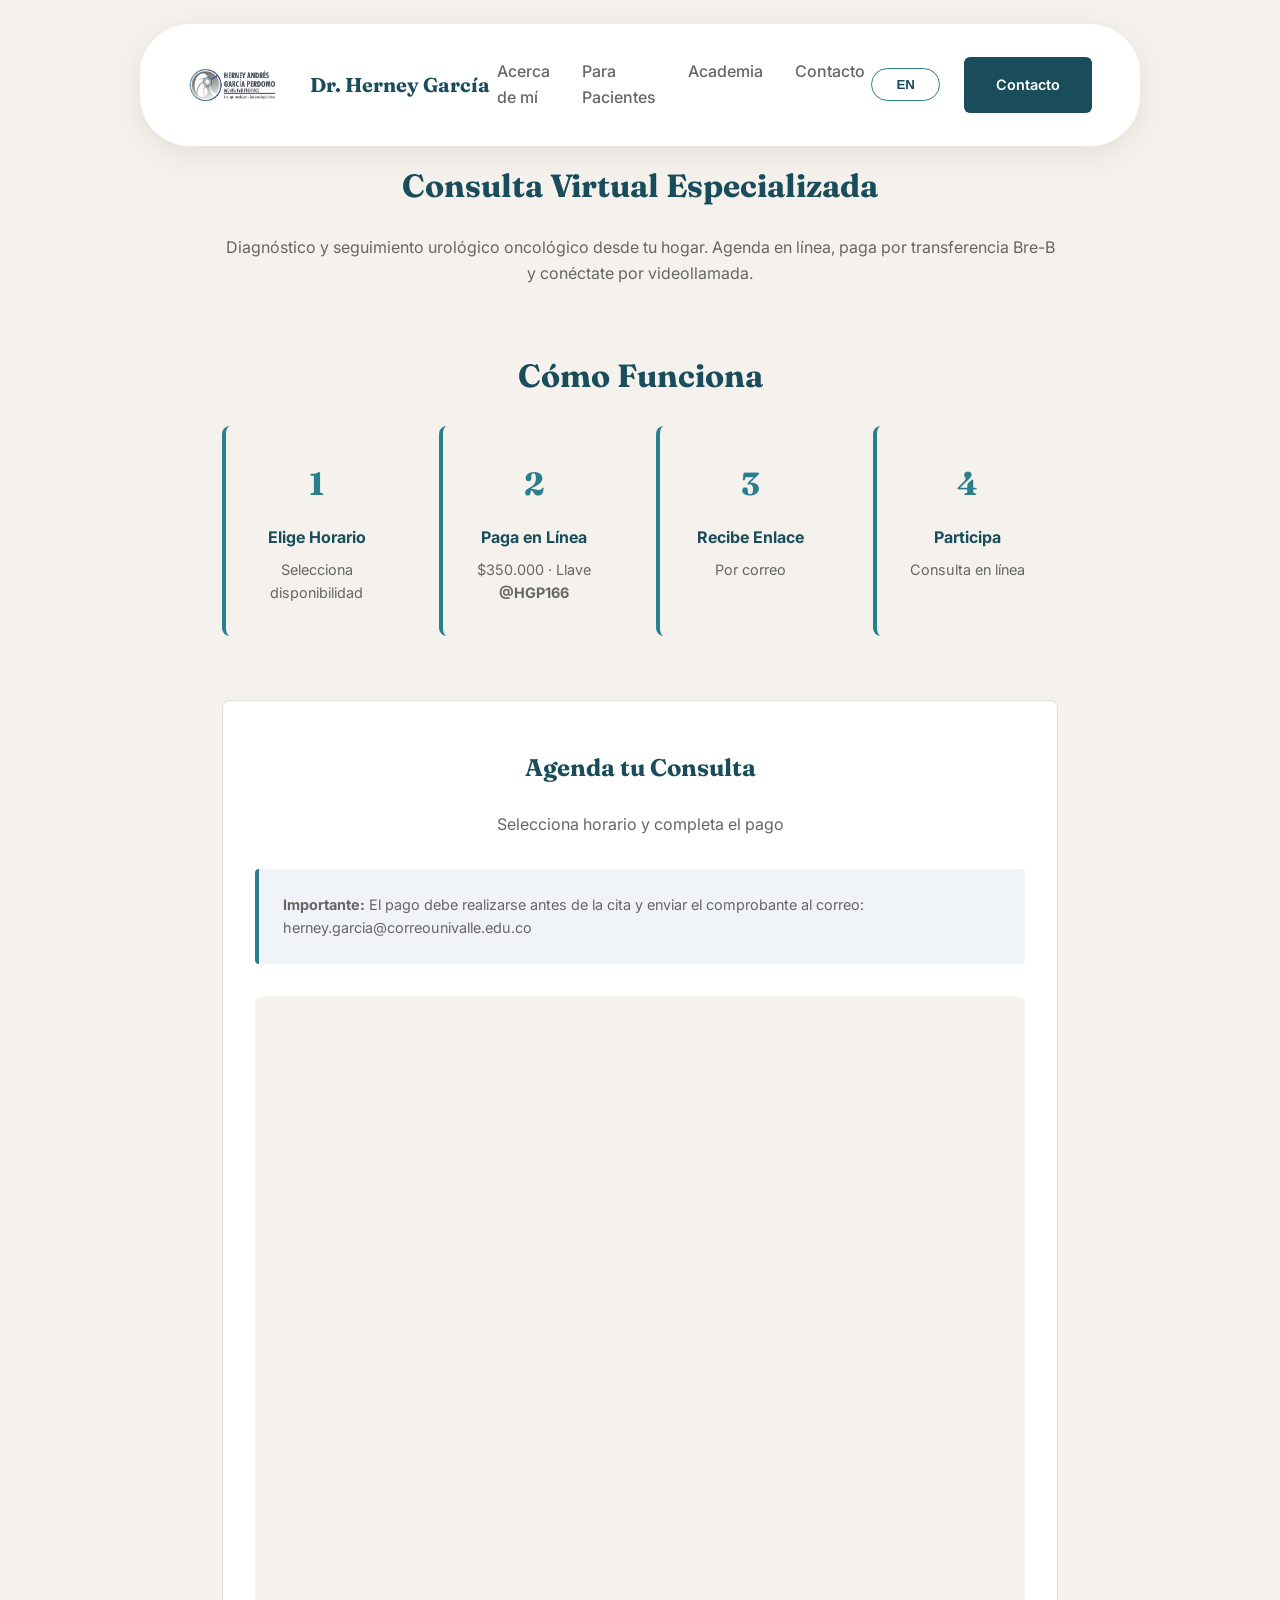
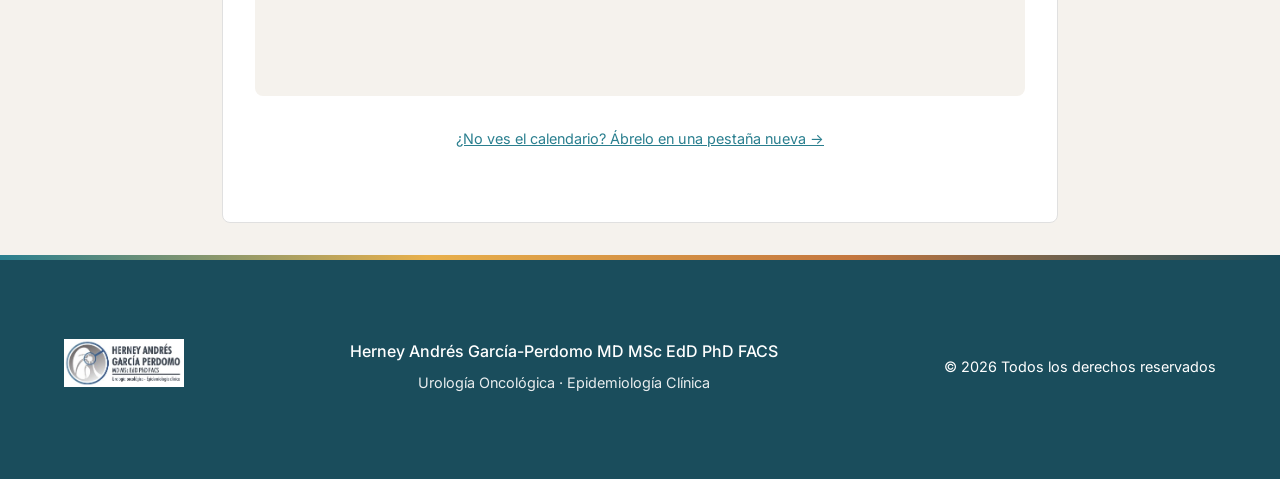
==== commit fe9475fa: "Actualiza el precio en inglés y agrega el correo para el comprobante - Consulta virtual: el precio e" ====
--- a/consulta-virtual.html
+++ b/consulta-virtual.html
@@ -200,7 +200,7 @@
         <div class="virt-step-num">2</div>
         <h3><span class="es-only">Paga en Línea</span><span class="en-only" style="display:none;">Pay Online</span></h3>
         <p><span class="es-only">$350.000 &middot; Llave <strong>@HGP166</strong></span><span class="en-only"
-            style="display:none;">USD $110 &middot; Key <strong>@HGP166</strong></span></p>
+            style="display:none;">USD $125 &middot; Key <strong>@HGP166</strong></span></p>
       </div>
       <div class="virt-step">
         <div class="virt-step-num">3</div>
@@ -231,9 +231,10 @@
       <div class="virt-note">
         <strong><span class="es-only">Importante:</span><span class="en-only"
             style="display:none;">Important:</span></strong>
-        <span class="es-only"> El pago debe realizarse antes de la cita y enviar el comprobante al correo.</span>
+        <span class="es-only"> El pago debe realizarse antes de la cita y enviar el comprobante al correo:
+          herney.garcia@correounivalle.edu.co</span>
         <span class="en-only" style="display:none;"> Payment must be made before the appointment, and the receipt sent
-          by email.</span>
+          by email: herney.garcia@correounivalle.edu.co</span>
       </div>
 
       <iframe id="cal-inline" src="https://cal.com/herneygarcia/consulta-virtual" title="Agendamiento — Cal.com"
